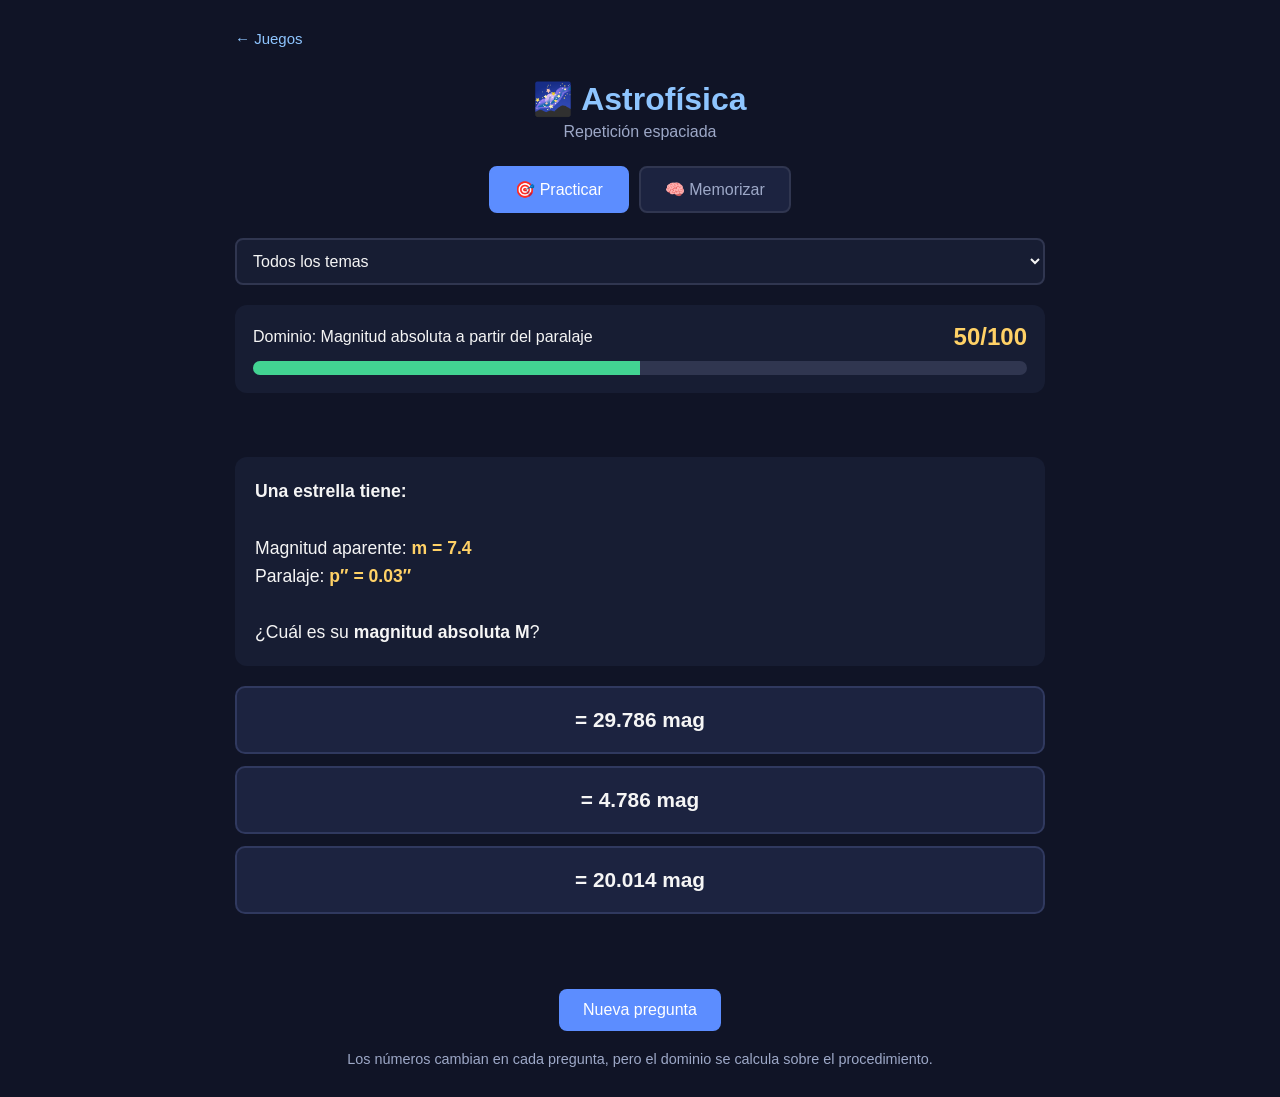
==== astrofisica/index.html @ f35c8da2 "Reorganizar el sitio: menú de juegos y una carpeta por juego - index.html pasa a ser un menú que se " ====
<!DOCTYPE html>
<html lang="es">
<head>
<meta charset="UTF-8">
<meta name="viewport" content="width=device-width, initial-scale=1.0">
<title>Astrofísica — Repetición espaciada</title>
<link rel="stylesheet" href="estilo.css">
</head>
<body>
<a href="../" style="display:inline-block;margin-bottom:12px;color:#8ec5ff;text-decoration:none;font-size:15px">← Juegos</a>

<h1>🌌 Astrofísica</h1>
<div class="subtitulo">Repetición espaciada</div>

<div class="modo-switch">
  <button id="btnModoPractica" class="activo" onclick="cambiarModo('practica')">🎯 Practicar</button>
  <button id="btnModoMemorizar" onclick="cambiarModo('memorizar')">🧠 Memorizar</button>
</div>

<!-- ============ MODO PRÁCTICA ============ -->
<div id="modoPractica">

  <div class="tema-selector">
    <select id="temaSelector" onchange="cambiarFiltroTema()">
      <option value="todos">Todos los temas</option>
    </select>
  </div>

  <div class="dominio-card">
    <div class="dominio-header">
      <span id="dominioEtiqueta">Dominio del tema</span>
      <span class="dominio-numero" id="dominioNumero">50/100</span>
    </div>
    <div class="barra">
      <div class="barra-progreso" id="barraProgreso"></div>
    </div>
  </div>

  <div class="racha-card" id="rachaCard"></div>

  <div class="question" id="question"></div>
  <div id="options"></div>
  <div id="feedback"></div>
  <div class="explicacion" id="explicacion"></div>

  <button onclick="nuevaPregunta()">Nueva pregunta</button>

  <div class="info">
    Los números cambian en cada pregunta,
    pero el dominio se calcula sobre el procedimiento.
  </div>

</div>

<!-- ============ MODO MEMORIZAR ============ -->
<div id="modoMemorizar" class="fc-ocultar">

  <div class="fc-selector-wrap">
    <select id="fcCategoria" onchange="cambiarCategoriaFlash()">
      <option value="todas">Todas las categorías</option>
    </select>
  </div>

  <div class="fc-stats" id="fcStats"></div>

  <div id="fcZona"></div>

  <div class="info">
    Espacio = mostrar reverso · 1 Otra vez · 2 Difícil · 3 Bien · 4 Fácil
  </div>
  <div style="text-align:center">
    <button class="fc-reset" id="btnResetFlash" onclick="reiniciarFlashcards()">Reiniciar progreso de flashcards</button>
  </div>

</div>

<script src="app.js"></script>
</body>
</html>
---- astrofisica/estilo.css ----
* { box-sizing: border-box; }

body {
  font-family: Arial, sans-serif;
  max-width: 850px;
  margin: 0 auto;
  padding: 30px 20px;
  background: #101426;
  color: #f5f5f5;
}

h1 { text-align: center; color: #8ec5ff; margin-bottom: 5px; }
.subtitulo { text-align: center; color: #9da8c7; margin-bottom: 25px; }

/* ================================
   SELECTOR DE MODO
================================= */
.modo-switch {
  display: flex;
  justify-content: center;
  gap: 10px;
  margin-bottom: 25px;
}
.modo-switch button {
  display: inline-block;
  margin: 0;
  background: #1c2340;
  border: 2px solid #303650;
  color: #9da8c7;
}
.modo-switch button:hover { background: #252e50; }
.modo-switch button.activo {
  background: #5c8dff;
  border-color: #5c8dff;
  color: white;
}

/* ================================
   TEMA (selector)
================================= */
.tema-selector {
  margin-bottom: 20px;
}
.tema-selector select {
  width: 100%;
  padding: 12px;
  border-radius: 8px;
  background: #171d33;
  color: #f5f5f5;
  border: 2px solid #303650;
  font-size: 1rem;
}

/* ================================
   DOMINIO
================================= */
.dominio-card {
  background: #171d33;
  border-radius: 12px;
  padding: 18px;
  margin-bottom: 20px;
}
.dominio-header {
  display: flex;
  justify-content: space-between;
  align-items: center;
  margin-bottom: 10px;
}
.dominio-numero { font-size: 1.5rem; font-weight: bold; color: #ffd166; }
.barra { width: 100%; height: 14px; background: #303650; border-radius: 10px; overflow: hidden; }
.barra-progreso { height: 100%; width: 0%; background: #42d392; transition: width 0.5s ease; }

.racha-card {
  display: flex;
  justify-content: center;
  align-items: center;
  gap: 8px;
  margin-bottom: 20px;
  font-size: 1rem;
  color: #ffb347;
  min-height: 24px;
}
.racha-fuego { font-size: 1.3rem; }

/* ================================
   PREGUNTA
================================= */
.question {
  background: #171d33;
  padding: 20px;
  border-radius: 12px;
  margin-bottom: 20px;
  font-size: 1.1rem;
  line-height: 1.6;
}
.dato { color: #ffd166; font-weight: bold; }

/* ================================
   OPCIONES
================================= */
.option {
  background: #1c2340;
  border: 2px solid #30395f;
  border-radius: 10px;
  padding: 20px;
  margin: 12px 0;
  cursor: pointer;
  transition: 0.2s;
  text-align: center;
  font-size: 1.3rem;
  font-weight: bold;
}
.option:hover { background: #252e50; border-color: #8ec5ff; }
.option.correct { border-color: #42d392; background: #173b32; }
.option.incorrect { border-color: #ff6874; background: #3e2028; animation: shake 0.4s; }

@keyframes shake {
  0%, 100% { transform: translateX(0); }
  20% { transform: translateX(-8px); }
  40% { transform: translateX(8px); }
  60% { transform: translateX(-5px); }
  80% { transform: translateX(5px); }
}

@keyframes pop {
  0% { transform: scale(1); }
  30% { transform: scale(1.04); }
  100% { transform: scale(1); }
}
.option.correct { animation: pop 0.35s; }

/* ================================
   FEEDBACK
================================= */
#feedback {
  text-align: center;
  min-height: 30px;
  margin-top: 20px;
  font-weight: bold;
  font-size: 1.1rem;
}

/* ================================
   EXPLICACIÓN
================================= */
.explicacion {
  background: #1c2340;
  border-left: 4px solid #8ec5ff;
  padding: 18px;
  margin-top: 20px;
  border-radius: 5px;
  display: none;
  line-height: 1.7;
}
.explicacion.error { border-left-color: #ff6874; }
.explicacion.correcta { border-left-color: #42d392; }
.paso { background: #12182c; padding: 10px 14px; margin: 10px 0; border-radius: 6px; font-family: monospace; }

/* ================================
   BOTON
================================= */
button {
  display: block;
  margin: 25px auto 0;
  padding: 12px 24px;
  border: none;
  border-radius: 8px;
  background: #5c8dff;
  color: white;
  font-size: 1rem;
  cursor: pointer;
}
button:hover { background: #719cff; }

.info { text-align: center; color: #9da8c7; font-size: 0.9rem; margin-top: 20px; }

/* ================================
   FLASHCARDS (modo memorizar)
================================= */
.fc-stats {
  display: flex;
  justify-content: center;
  gap: 22px;
  margin-bottom: 20px;
  font-size: 1rem;
  font-weight: bold;
}
.fc-nuevas { color: #8ec5ff; }
.fc-aprender { color: #ff6874; }
.fc-repasar { color: #42d392; }
.fc-stats .activa { text-decoration: underline; }

.fc-card {
  background: #171d33;
  border-radius: 12px;
  padding: 30px 24px;
  min-height: 220px;
  text-align: center;
  display: flex;
  flex-direction: column;
  justify-content: center;
  gap: 14px;
}
.fc-categoria { color: #9da8c7; font-size: 0.85rem; text-transform: uppercase; letter-spacing: 1px; }
.fc-frente { font-size: 1.6rem; font-weight: bold; color: #ffd166; line-height: 1.4; }
.fc-separador { border: none; border-top: 2px solid #303650; width: 100%; margin: 6px 0; }
.fc-formula { font-family: monospace; font-size: 1.5rem; background: #12182c; padding: 14px; border-radius: 8px; color: #f5f5f5; }
.fc-nota { color: #9da8c7; font-size: 0.95rem; line-height: 1.6; text-align: left; }

.fc-botones { display: flex; gap: 10px; margin-top: 20px; flex-wrap: wrap; }
.fc-botones button {
  flex: 1;
  min-width: 120px;
  margin: 0;
  padding: 10px 8px;
  display: flex;
  flex-direction: column;
  gap: 4px;
  align-items: center;
}
.fc-botones button small { font-weight: normal; opacity: 0.85; font-size: 0.8rem; }
.fc-b-otra { background: #c9485b; }
.fc-b-otra:hover { background: #e0586c; }
.fc-b-dificil { background: #c98a2f; }
.fc-b-dificil:hover { background: #e0a040; }
.fc-b-bien { background: #2f9d6f; }
.fc-b-bien:hover { background: #3dbb85; }
.fc-b-facil { background: #3b7be0; }
.fc-b-facil:hover { background: #5590f0; }

.fc-vacio { text-align: center; padding: 40px 20px; background: #171d33; border-radius: 12px; line-height: 1.8; }
.fc-ocultar { display: none !important; }
.fc-selector-wrap { margin-bottom: 20px; }
.fc-selector-wrap select {
  width: 100%;
  padding: 12px;
  border-radius: 8px;
  background: #171d33;
  color: #f5f5f5;
  border: 2px solid #303650;
  font-size: 1rem;
}
.fc-reset {
  background: transparent;
  border: 1px solid #303650;
  color: #9da8c7;
  font-size: 0.8rem;
  padding: 6px 12px;
  margin-top: 25px;
}
.fc-reset:hover { background: #1c2340; }

/* ================================
   CONFETI
================================= */
.confeti-contenedor {
  position: fixed;
  top: 0;
  left: 0;
  width: 100%;
  height: 100%;
  pointer-events: none;
  overflow: hidden;
  z-index: 999;
}
.confeti-pieza {
  position: absolute;
  top: -20px;
  width: 8px;
  height: 14px;
  opacity: 0.9;
  animation: caer linear forwards;
}
@keyframes caer {
  to {
    transform: translateY(110vh) rotate(360deg);
    opacity: 0.3;
  }
}
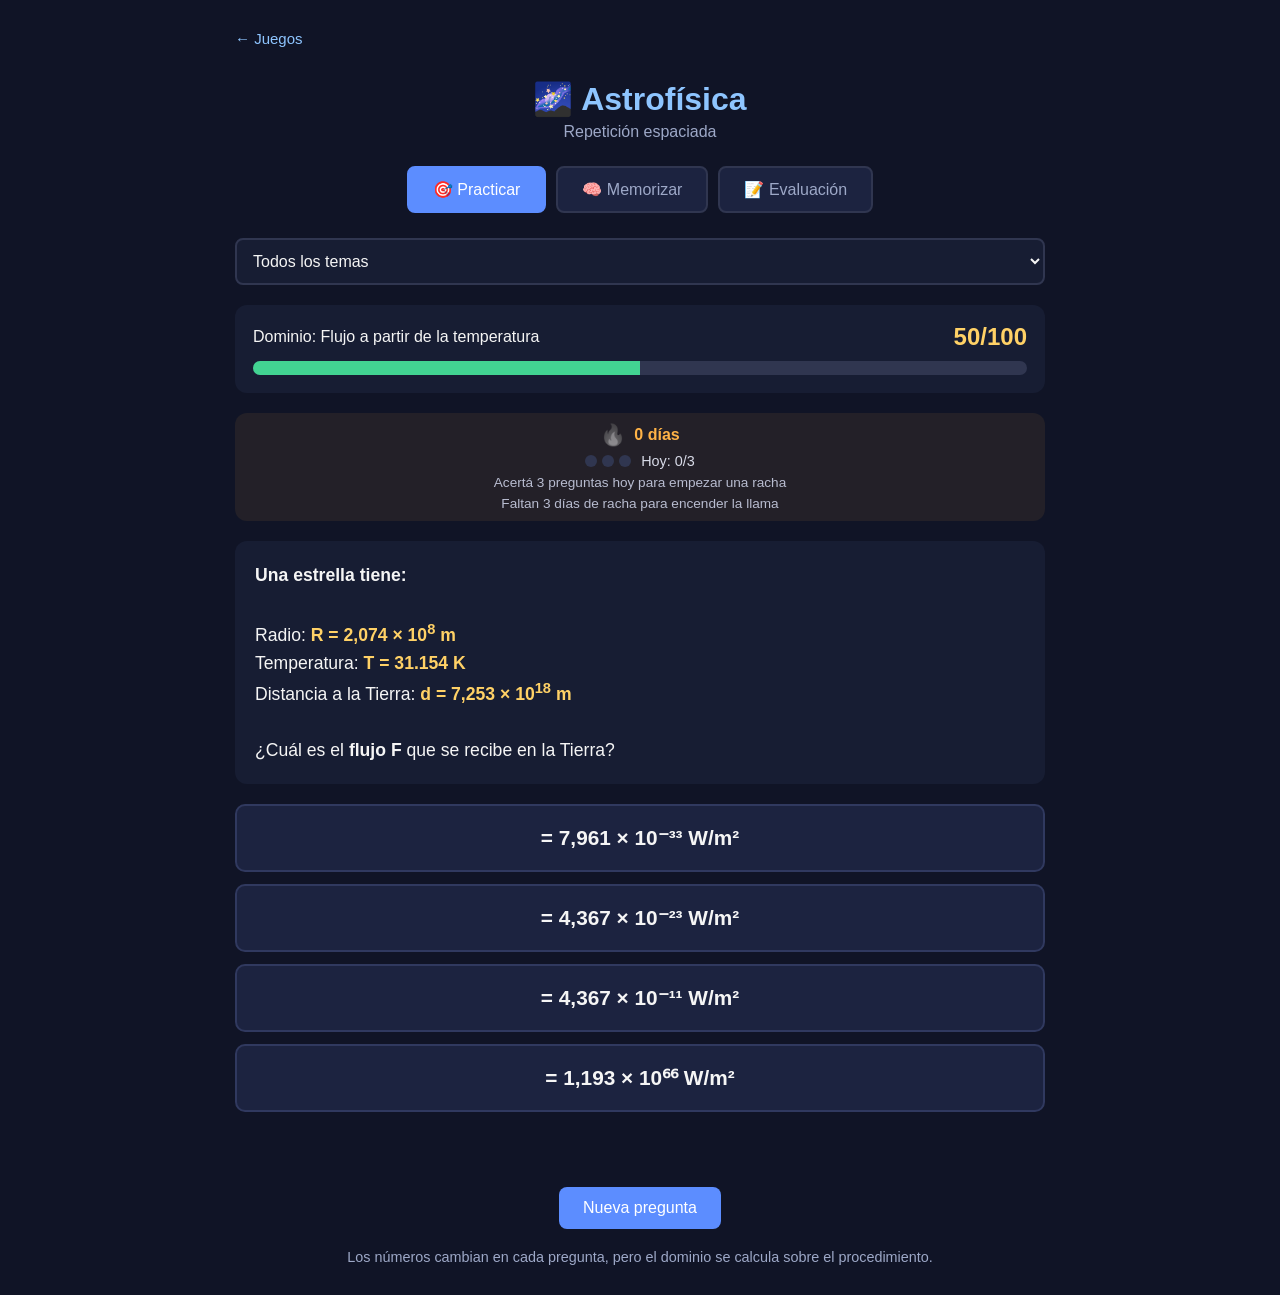
==== commit 10b99fdf: "Astrofísica: pestaña Evaluación (nota 1-10, bonus por racha, penalización por errores y por ver la f" ====
--- a/astrofisica/index.html
+++ b/astrofisica/index.html
@@ -15,6 +15,7 @@
 <div class="modo-switch">
   <button id="btnModoPractica" class="activo" onclick="cambiarModo('practica')">🎯 Practicar</button>
   <button id="btnModoMemorizar" onclick="cambiarModo('memorizar')">🧠 Memorizar</button>
+  <button id="btnModoEvaluacion" onclick="cambiarModo('evaluacion')">📝 Evaluación</button>
 </div>
 
 <!-- ============ MODO PRÁCTICA ============ -->
@@ -74,6 +75,11 @@
 
 </div>
 
+<!-- ============ MODO EVALUACIÓN ============ -->
+<div id="modoEvaluacion" class="fc-ocultar">
+  <div id="evZona"></div>
+</div>
+
 <script src="app.js"></script>
 </body>
 </html>
--- a/astrofisica/estilo.css
+++ b/astrofisica/estilo.css
@@ -72,15 +72,25 @@
 
 .racha-card {
   display: flex;
-  justify-content: center;
+  flex-direction: column;
   align-items: center;
-  gap: 8px;
-  margin-bottom: 20px;
+  gap: 6px;
+  margin-bottom: 20px;
+  padding: 10px 14px;
+  border-radius: 12px;
+  background: rgba(255, 179, 71, 0.08);
   font-size: 1rem;
   color: #ffb347;
-  min-height: 24px;
-}
-.racha-fuego { font-size: 1.3rem; }
+}
+.racha-fila { display: flex; align-items: center; gap: 8px; }
+.racha-fuego { font-size: 1.3rem; transition: filter 0.4s ease; }
+.racha-fuego.apagado { filter: grayscale(1) opacity(0.5); }
+.racha-mejor { color: #b8bcd0; font-size: 0.9rem; }
+.racha-meta { display: flex; align-items: center; gap: 10px; font-size: 0.9rem; color: #d8dbe8; }
+.racha-puntos { display: flex; gap: 5px; }
+.racha-punto { width: 12px; height: 12px; border-radius: 50%; background: #303650; transition: background 0.3s ease, transform 0.3s ease; }
+.racha-punto.lleno { background: #ffb347; transform: scale(1.1); }
+.racha-mensaje { font-size: 0.85rem; color: #b8bcd0; text-align: center; }
 
 /* ================================
    PREGUNTA
@@ -277,3 +287,30 @@
     opacity: 0.3;
   }
 }
+
+/* ================================
+   EVALUACIÓN
+   ================================ */
+.ev-card { background: #1a2140; border-radius: 12px; padding: 18px; margin-bottom: 16px; }
+.ev-card h2, .ev-card h3 { margin-top: 0; }
+.ev-reglas { padding-left: 20px; line-height: 1.6; }
+.ev-bonus { background: rgba(255, 179, 71, 0.08); color: #ffb347; border-radius: 10px; padding: 10px 14px; margin: 14px 0; }
+.ev-sub { font-size: 0.85rem; color: #b8bcd0; margin-top: 4px; }
+.ev-progreso { display: flex; justify-content: space-between; align-items: center; margin-bottom: 12px; color: #b8bcd0; }
+.ev-puntos { color: #ffb347; font-weight: bold; }
+.ev-feedback { min-height: 24px; margin: 10px 0; }
+.ev-acciones { display: flex; gap: 10px; flex-wrap: wrap; }
+.ev-btn-formula { background: #303650; }
+.ev-btn-formula:hover { background: #3c4466; }
+button:disabled { opacity: 0.45; cursor: not-allowed; }
+.ev-formula { display: block; border-left-color: #ffb347; }
+.ev-resultado { text-align: center; }
+.ev-nota { font-size: 4rem; font-weight: bold; line-height: 1; }
+.ev-nota span { font-size: 1.5rem; color: #b8bcd0; }
+.ev-nota.aprobado { color: #42d392; }
+.ev-nota.reprobado { color: #ff6874; }
+.ev-estado { margin: 6px 0 16px; color: #d8dbe8; }
+.ev-tabla { width: 100%; border-collapse: collapse; text-align: left; margin-bottom: 10px; }
+.ev-tabla td { padding: 8px 6px; border-bottom: 1px solid #303650; }
+.ev-num { text-align: right; font-weight: bold; white-space: nowrap; }
+.ev-total td { border-bottom: none; font-size: 1.1rem; }
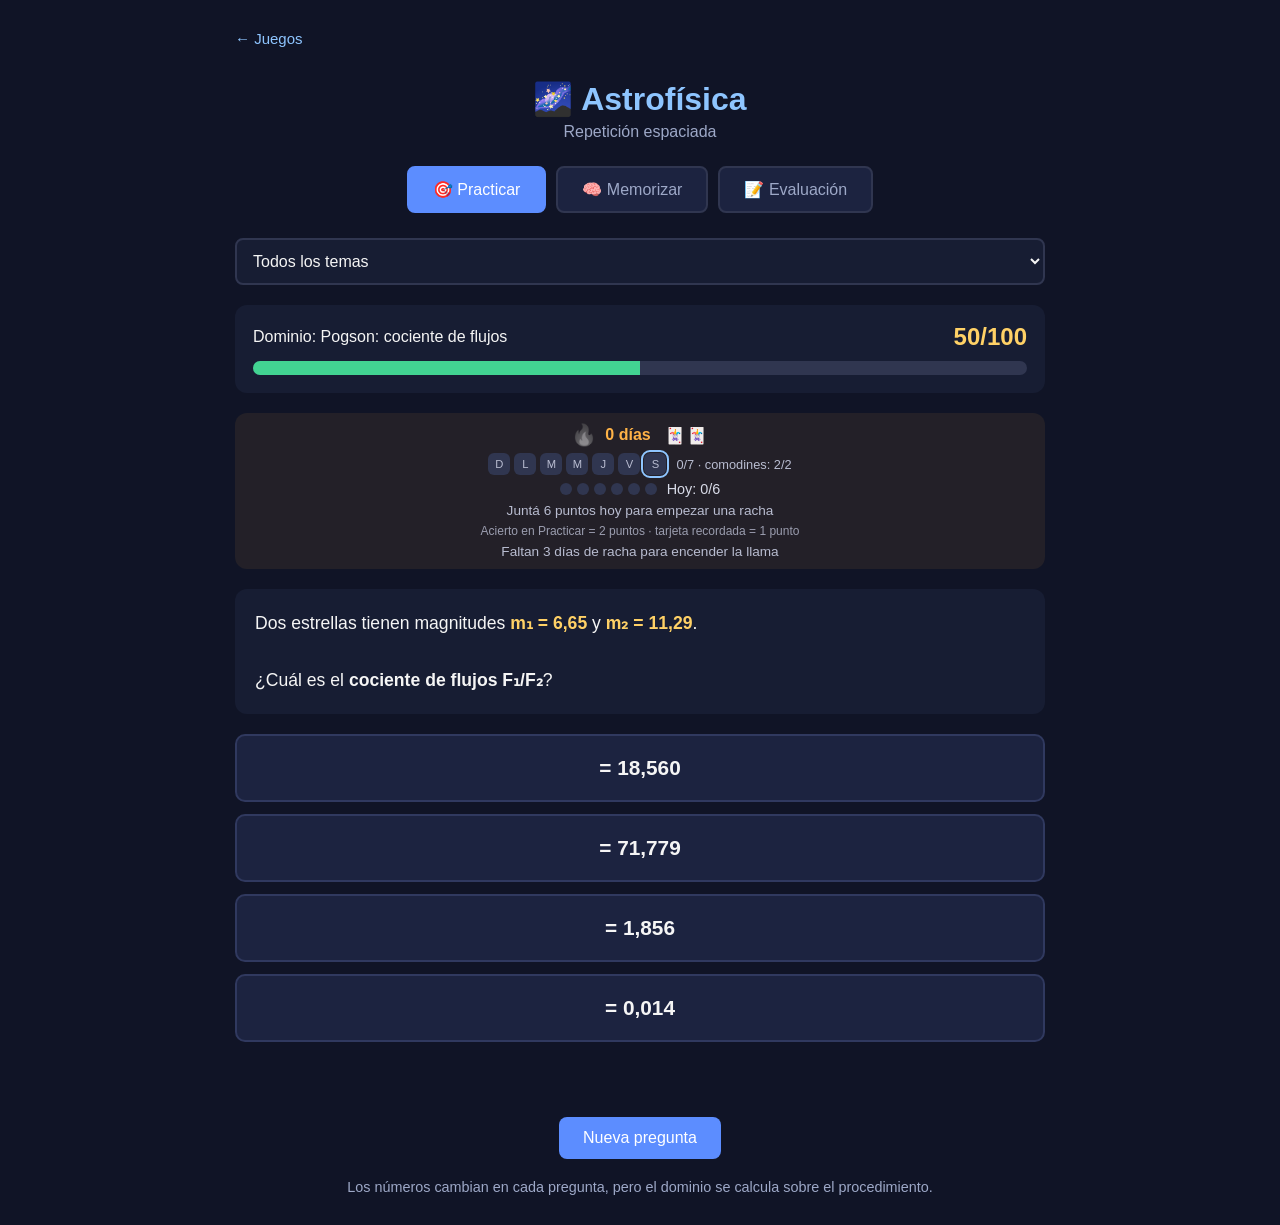
==== commit 24827d90: "Astrofísica: racha de 5 de cada 7 días con 2 comodines semanales; las tarjetas de Memorizar suman a " ====
--- a/astrofisica/index.html
+++ b/astrofisica/index.html
@@ -62,6 +62,8 @@
     </select>
   </div>
 
+  <div class="racha-card"></div>
+
   <div class="fc-stats" id="fcStats"></div>
 
   <div id="fcZona"></div>
--- a/astrofisica/estilo.css
+++ b/astrofisica/estilo.css
@@ -91,6 +91,12 @@
 .racha-punto { width: 12px; height: 12px; border-radius: 50%; background: #303650; transition: background 0.3s ease, transform 0.3s ease; }
 .racha-punto.lleno { background: #ffb347; transform: scale(1.1); }
 .racha-mensaje { font-size: 0.85rem; color: #b8bcd0; text-align: center; }
+.racha-ayuda { font-size: 0.75rem; opacity: 0.8; }
+.racha-semana { display: flex; align-items: center; gap: 4px; flex-wrap: wrap; justify-content: center; }
+.racha-dia { width: 22px; height: 22px; border-radius: 6px; background: #303650; color: #b8bcd0; font-size: 0.7rem; display: flex; align-items: center; justify-content: center; }
+.racha-dia.hecho { background: #ffb347; color: #1a1f35; font-weight: bold; }
+.racha-dia.hoy { outline: 2px solid #8ec5ff; outline-offset: 1px; }
+.racha-semana-txt { font-size: 0.8rem; color: #b8bcd0; margin-left: 6px; }
 
 /* ================================
    PREGUNTA
@@ -314,3 +320,5 @@
 .ev-tabla td { padding: 8px 6px; border-bottom: 1px solid #303650; }
 .ev-num { text-align: right; font-weight: bold; white-space: nowrap; }
 .ev-total td { border-bottom: none; font-size: 1.1rem; }
+.racha-comodines { margin-left: 6px; letter-spacing: 2px; }
+.racha-comodines .gastado { filter: grayscale(1) opacity(0.35); }
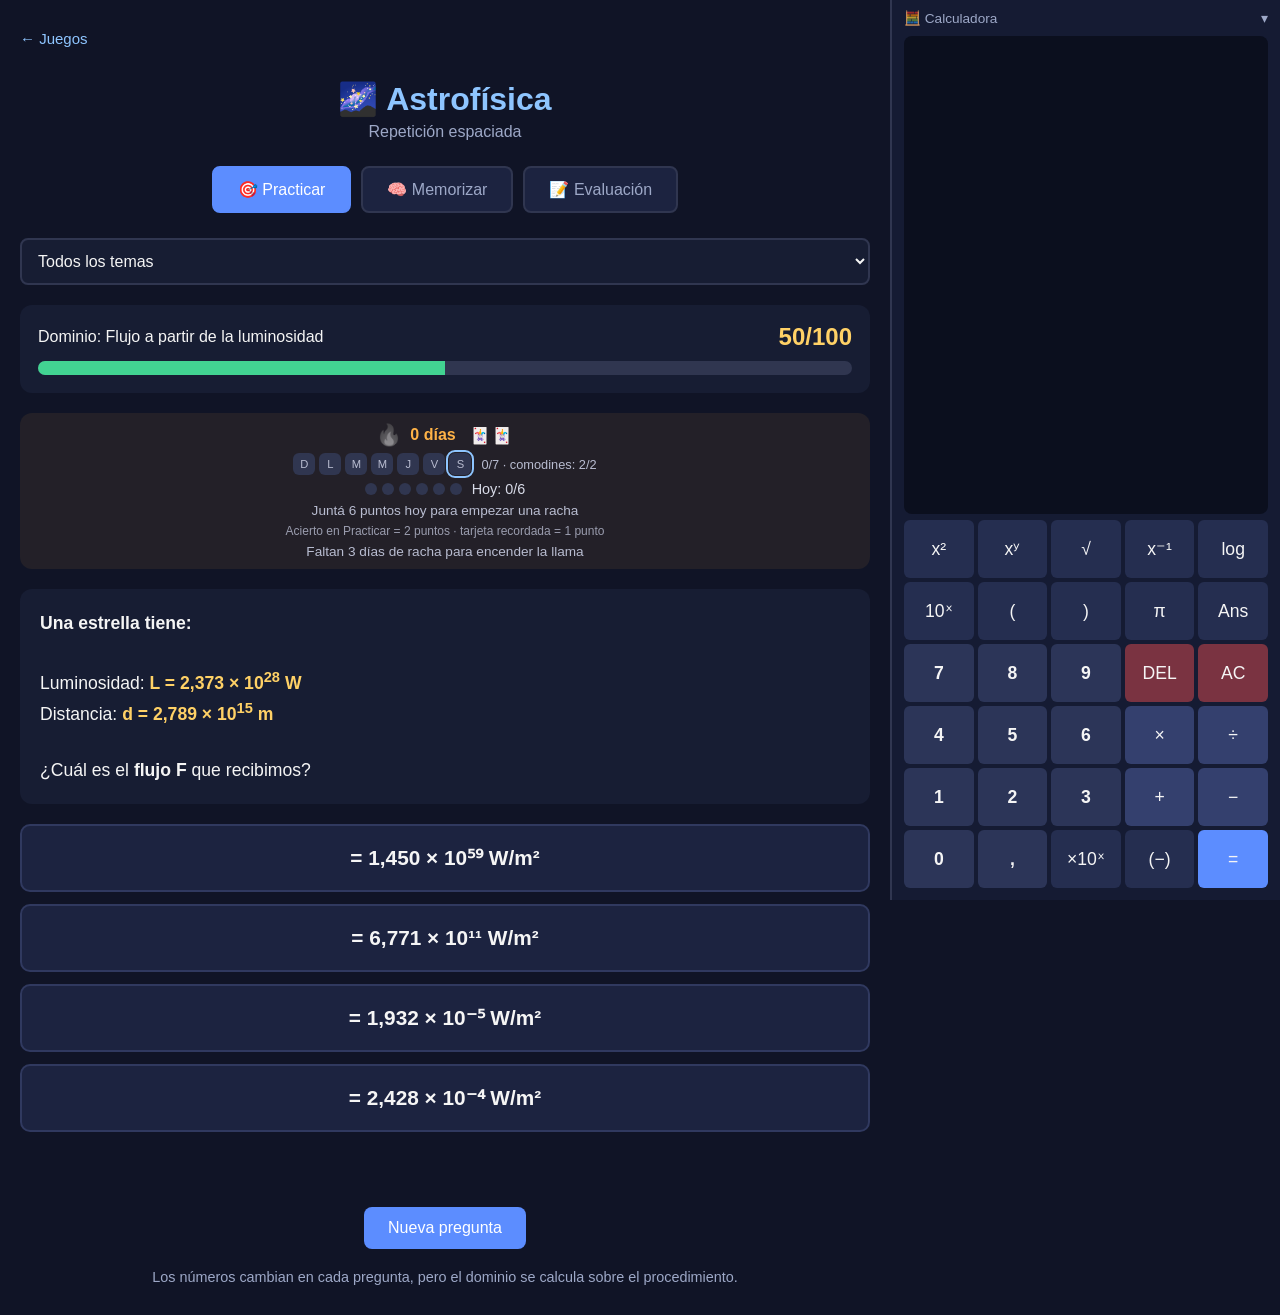
==== commit aef5083b: "Astrofísica: calculadora científica manual con registro de cálculos (pantalla dividida vertical en c" ====
--- a/astrofisica/index.html
+++ b/astrofisica/index.html
@@ -82,6 +82,7 @@
   <div id="evZona"></div>
 </div>
 
+<script src="calculadora.js"></script>
 <script src="app.js"></script>
 </body>
 </html>
--- a/astrofisica/estilo.css
+++ b/astrofisica/estilo.css
@@ -322,3 +322,77 @@
 .ev-total td { border-bottom: none; font-size: 1.1rem; }
 .racha-comodines { margin-left: 6px; letter-spacing: 2px; }
 .racha-comodines .gastado { filter: grayscale(1) opacity(0.35); }
+
+/* ================================
+   CALCULADORA
+   Celular / vertical: pantalla dividida arriba (pregunta) y abajo (calculadora).
+   PC / horizontal: pregunta a la izquierda y calculadora a la derecha.
+   ================================ */
+:root { --calc-h: 46vh; }
+@supports (height: 1dvh) { :root { --calc-h: 46dvh; } }
+
+.calc {
+  position: fixed; left: 0; right: 0; bottom: 0;
+  height: var(--calc-h);
+  display: flex; flex-direction: column;
+  background: #151b33; border-top: 2px solid #303650;
+  z-index: 50;
+  user-select: none; -webkit-user-select: none;
+}
+body.con-calc { padding-bottom: calc(var(--calc-h) + 20px); }
+.calc-barra {
+  display: flex; justify-content: space-between; align-items: center;
+  height: 28px; flex: none; padding: 0 12px;
+  font-size: 0.85rem; color: #9da8c7; cursor: pointer;
+}
+.calc-cuerpo { flex: 1; min-height: 0; display: flex; flex-direction: column; gap: 6px; padding: 0 8px 8px; }
+.calc-pantalla {
+  flex: none; background: #0b0f1e; border-radius: 8px; padding: 6px 10px;
+  font-family: "Courier New", monospace;
+}
+.calc-hist { font-size: 0.72rem; color: #6f7a9c; max-height: 2.6em; overflow: hidden; }
+.calc-hist div { white-space: nowrap; overflow: hidden; text-overflow: ellipsis; }
+.calc-expr { font-size: 1.05rem; white-space: nowrap; overflow-x: auto; min-height: 1.3em; scrollbar-width: none; }
+.calc-expr::-webkit-scrollbar { display: none; }
+.calc-res { text-align: right; font-size: 1.35rem; font-weight: bold; color: #8ec5ff; min-height: 1.4em; white-space: nowrap; overflow: hidden; }
+.calc-res.calc-error { color: #ff6874; }
+.calc-teclas { flex: 1; min-height: 0; display: grid; grid-template-columns: repeat(5, 1fr); grid-auto-rows: 1fr; gap: 4px; }
+button.calc-k {
+  margin: 0; padding: 0; min-height: 0; width: 100%;
+  font-size: 1rem; border-radius: 6px;
+  background: #252e50; color: #f5f5f5;
+  touch-action: manipulation;
+}
+button.calc-k:hover { background: #303a63; }
+button.calc-k:active { transform: scale(0.95); }
+button.calc-d { background: #2c3558; font-weight: bold; }
+button.calc-del, button.calc-ac { background: #7a3341; }
+button.calc-op { background: #34406e; }
+button.calc-igual { background: #5c8dff; }
+
+body.calc-min .calc { height: 30px; }
+body.calc-min .calc-cuerpo { display: none; }
+body.con-calc.calc-min { padding-bottom: 50px; }
+
+/* Registro de cálculos al corregir */
+.calc-reg { margin-top: 14px; }
+.calc-reg .paso b { color: #8ec5ff; }
+.calc-reg-vacio { margin-top: 14px; color: #9da8c7; font-size: 0.9rem; }
+.ev-calculos { text-align: left; margin: 10px 0; }
+.ev-calculos summary { cursor: pointer; color: #8ec5ff; }
+
+@media (min-width: 900px) and (orientation: landscape) {
+  body.con-calc { max-width: none; margin: 0; padding-right: 410px; padding-bottom: 30px; }
+  body.con-calc > :not(.calc) { max-width: 850px; margin-left: auto; margin-right: auto; }
+  .calc { top: 0; left: auto; width: 390px; height: auto; border-top: none; border-left: 2px solid #303650; }
+  .calc-barra { height: 36px; }
+  .calc-cuerpo { padding: 0 12px 12px; }
+  .calc-res { font-size: 1.6rem; }
+  button.calc-k { font-size: 1.1rem; }
+  /* En PC sobra alto: teclas de tamaño normal y más historial en la pantalla */
+  .calc-pantalla { flex: 1; display: flex; flex-direction: column; justify-content: flex-end; min-height: 0; }
+  .calc-hist { max-height: none; flex: 1; overflow-y: auto; font-size: 0.8rem; display: flex; flex-direction: column; justify-content: flex-end; }
+  .calc-teclas { flex: none; grid-auto-rows: 58px; }
+  body.calc-min .calc { top: auto; height: 36px; }
+  body.con-calc.calc-min { padding-right: 20px; padding-bottom: 50px; }
+}
